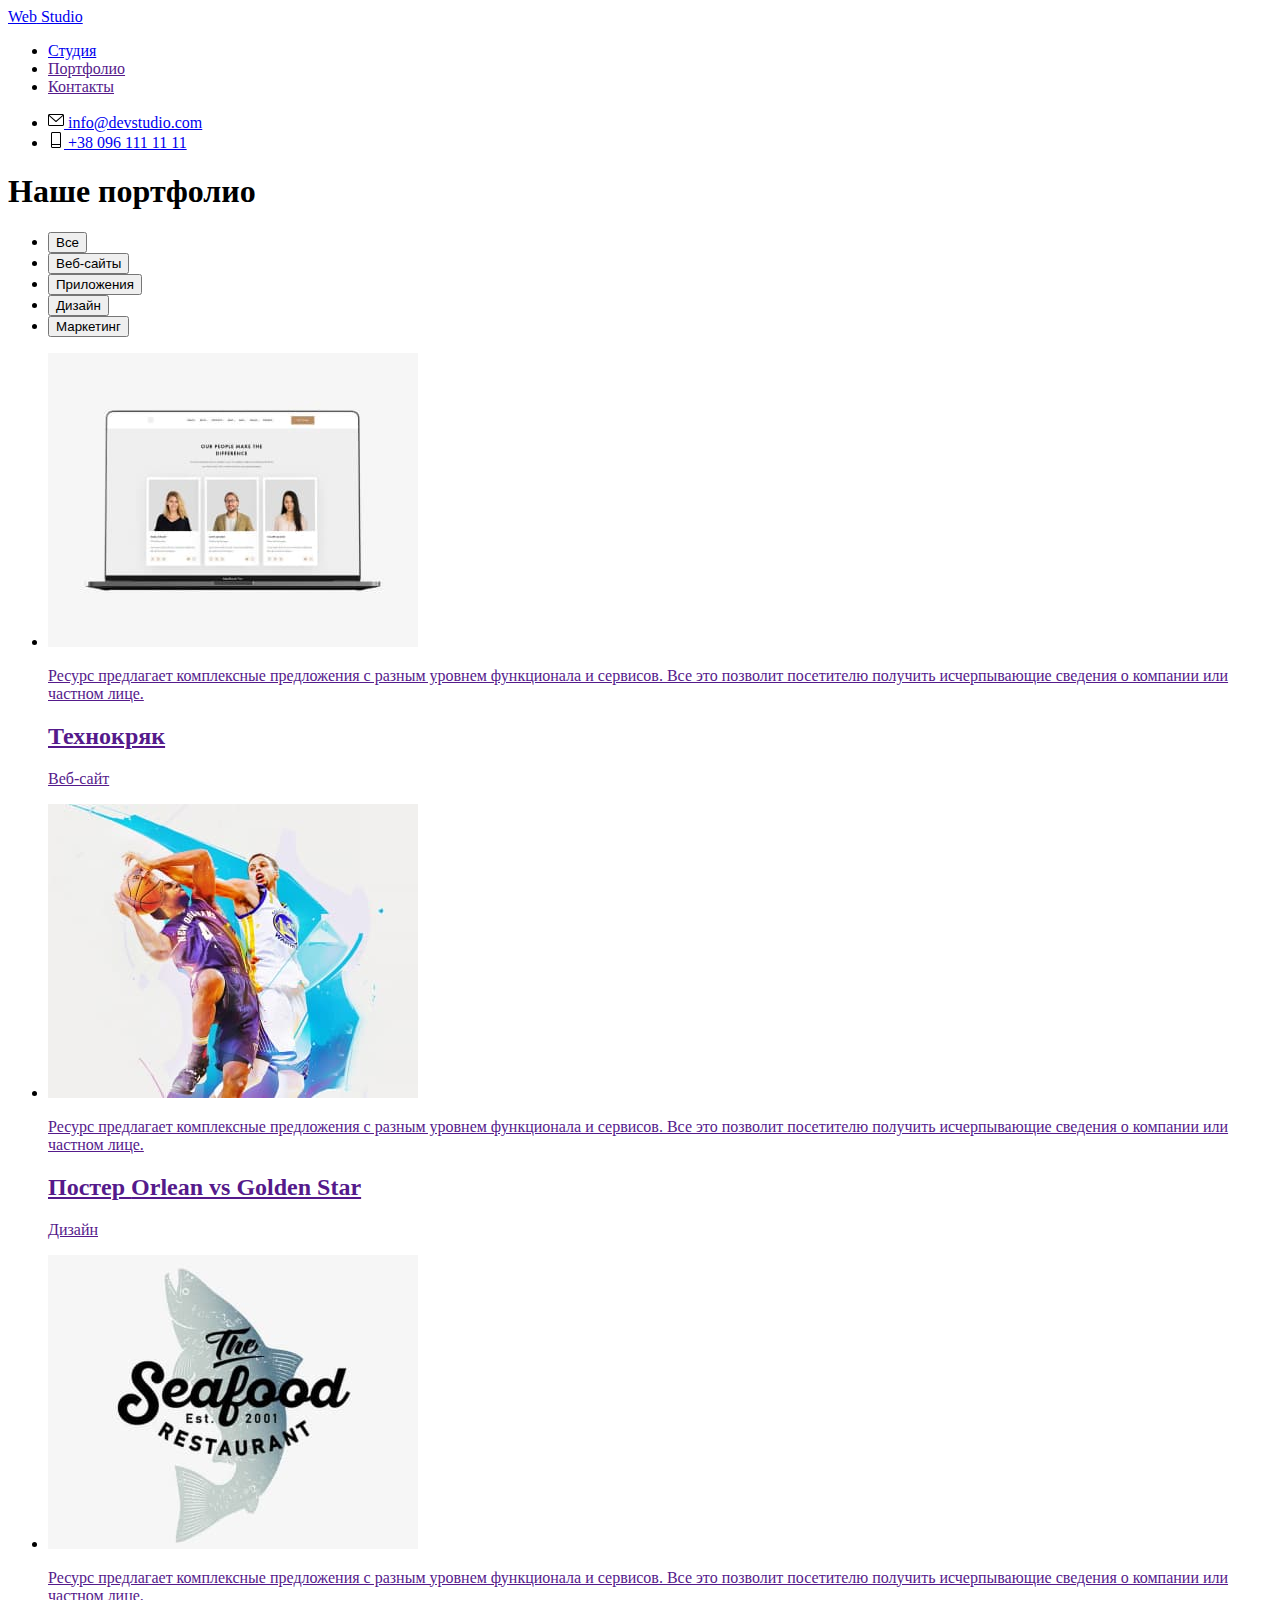
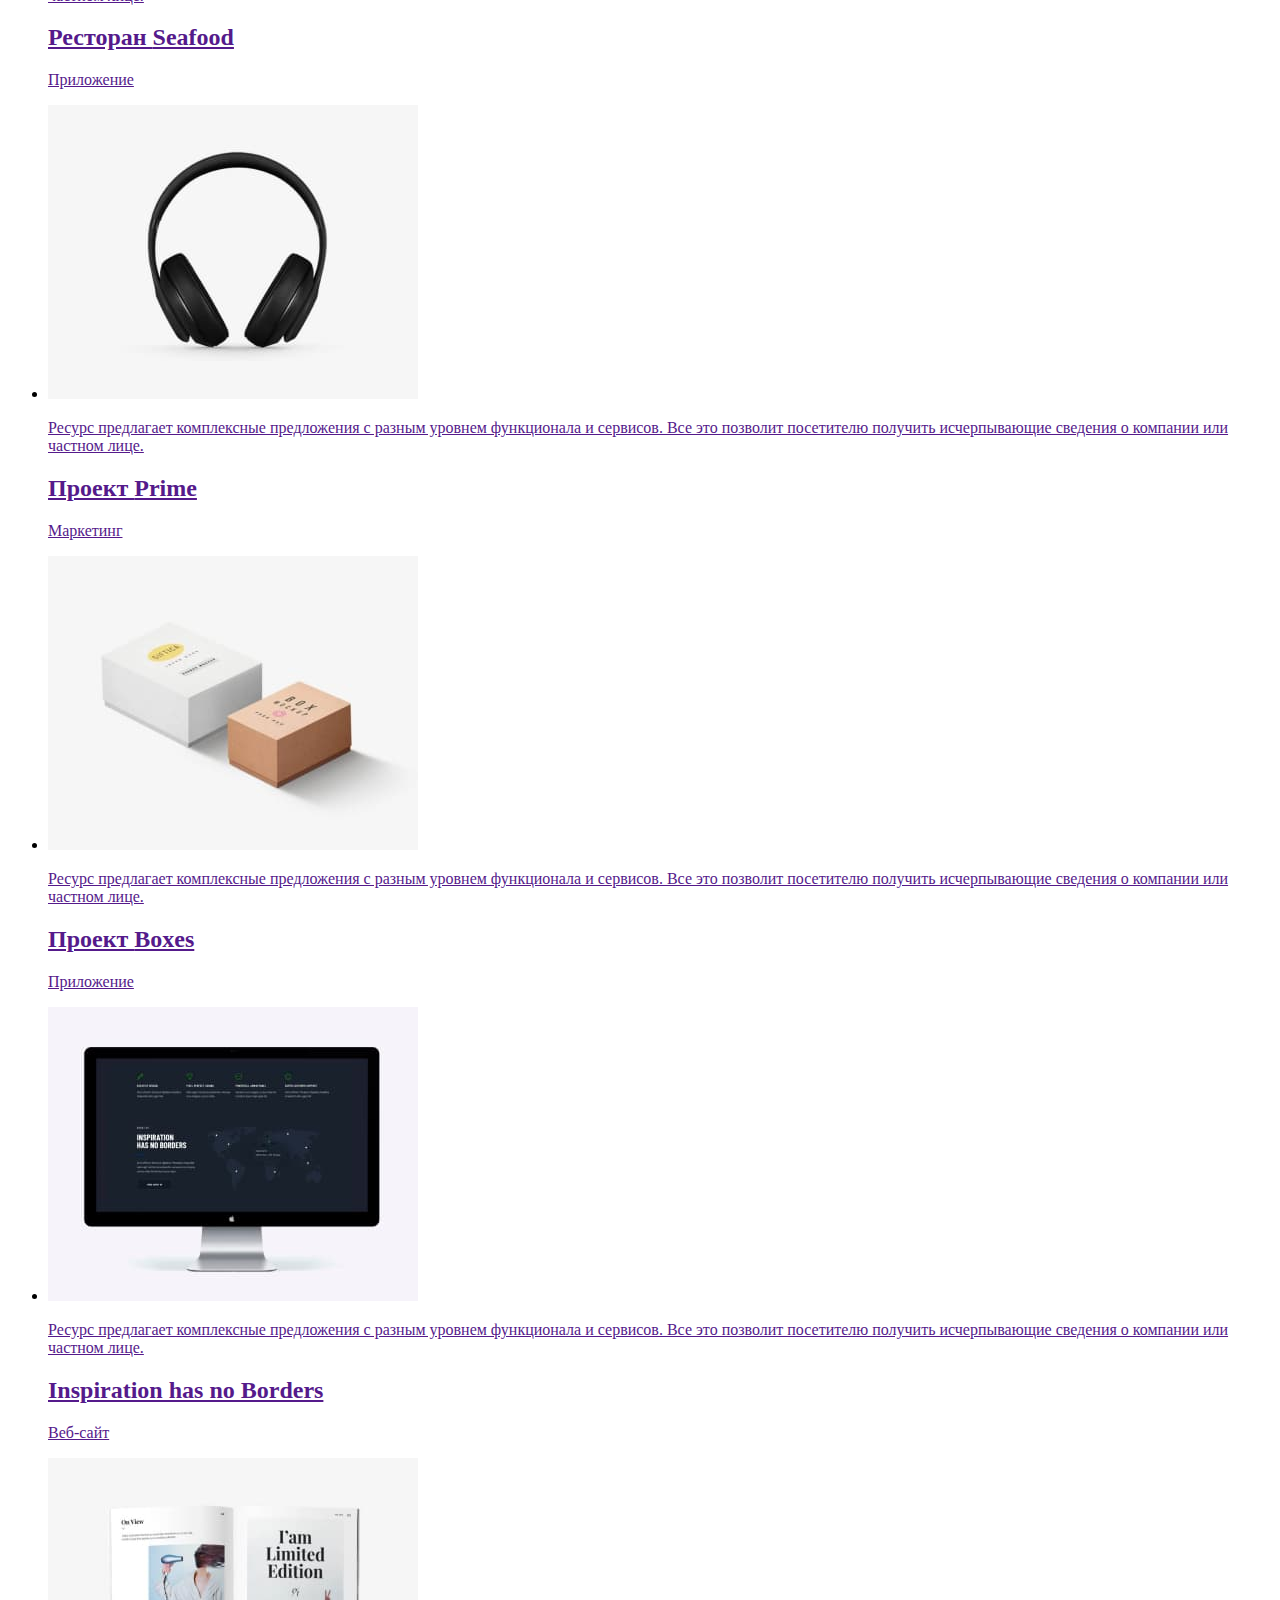
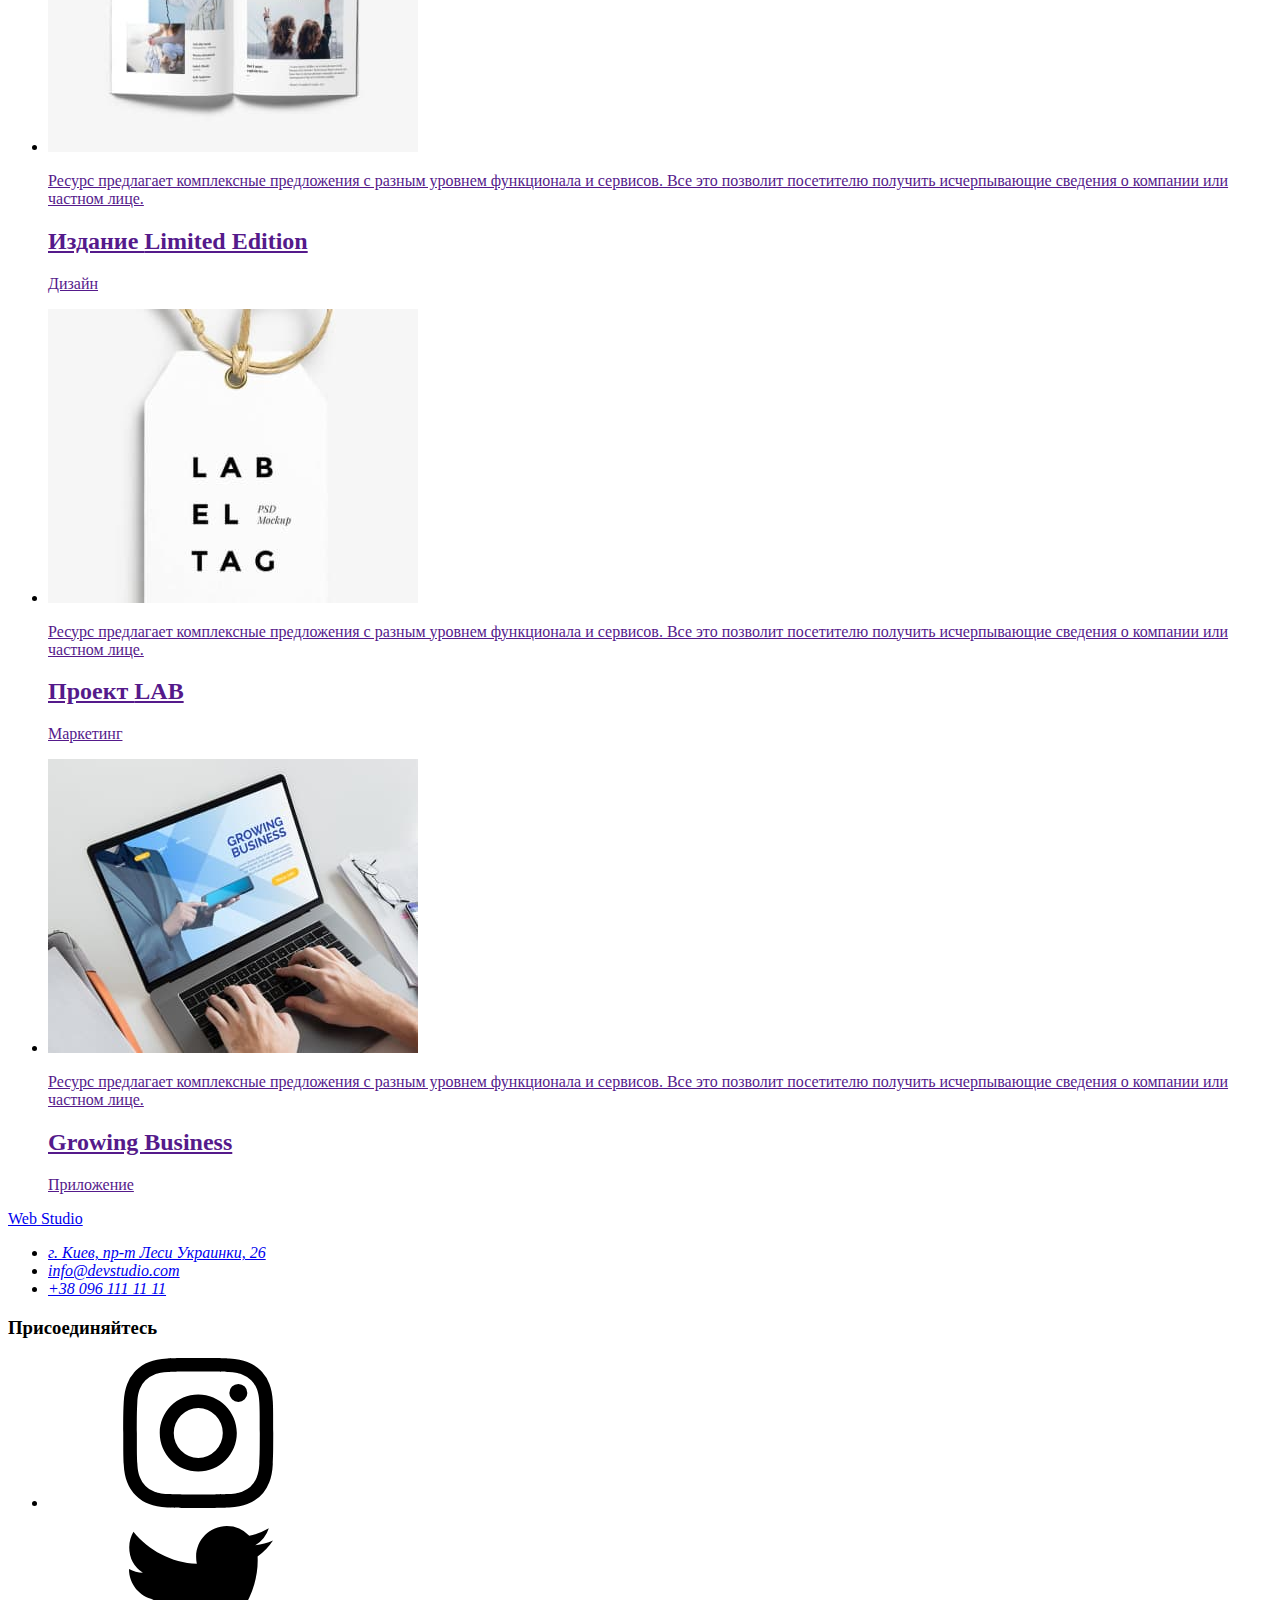
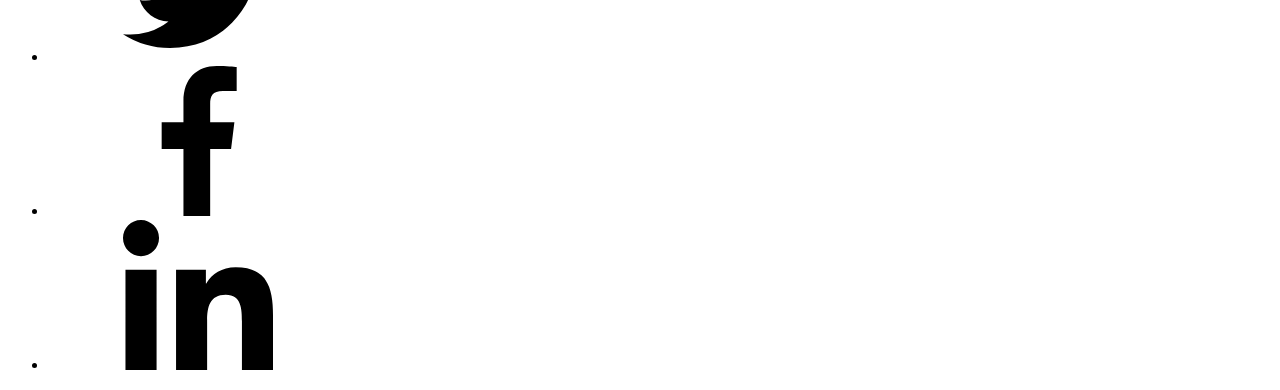
==== portfolio.html @ 8badcd29 "html" ====
<!DOCTYPE html>
<html lang="ru">
	<head>
		<meta charset="UTF-8" />
		<meta http-equiv="X-UA-Compatible" content="IE=edge" />
		<meta name="viewport" content="width=device-width, initial-scale=1.0" />
		<title>Портфолио</title>
		<link
			href="https://fonts.googleapis.com/css2?family=Raleway:wght@700&family=Roboto:wght@400;500;700;900&display=swap"
			rel="stylesheet"
		/>
		<link
			rel="stylesheet"
			href="https://cdnjs.cloudflare.com/ajax/libs/modern-normalize/1.1.0/modern-normalize.min.css"
			integrity="sha512-wpPYUAdjBVSE4KJnH1VR1HeZfpl1ub8YT/NKx4PuQ5NmX2tKuGu6U/JRp5y+Y8XG2tV+wKQpNHVUX03MfMFn9Q=="
			crossorigin="anonymous"
			referrerpolicy="no-referrer"
		/>
		<link rel="stylesheet" href="./css/styles.css" />
	</head>

	<body class="body">
		<header class="navigation">
			<div class="container main-nav">
				<a href="./index.html" class="logo">
					<span class="logo-web">Web</span>
					<span class="logo-studio">Studio</span>
				</a>
				<ul class="site-nav list">
					<li class="item"><a href="./index.html" class="link">Студия</a></li>
					<li class="item"><a href="" class="link current">Портфолио</a></li>
					<li class="item"><a href="" class="link">Контакты</a></li>
				</ul>
				<ul class="list auth-nav">
					<li class="item">
						<a href="mailto:info@devstudio.com" class="link auth-nav-link">
							<svg width="16px" height="16px" class="auth-nav-icon">
								<use href="./images/symbol-defs.svg#icon-envelope"></use>
							</svg>
							info@devstudio.com
						</a>
					</li>
					<li class="item">
						<a href="tel:+380961111111" class="link auth-nav-link">
							<svg width="16px" height="16px" class="auth-nav-icon">
								<use href="./images/symbol-defs.svg#icon-smartphone"></use>
							</svg>
							+38 096 111 11 11
						</a>
					</li>
				</ul>
			</div>
		</header>
		<main>
			<section class="section">
				<div class="container portfolio">
					<h1 class="visually-hidden">Наше портфолио</h1>
					<ul class="list nomenclature">
						<li class="nomenclature-item">
							<button type="button" class="button-portfolio">Все</button>
						</li>
						<li class="nomenclature-item">
							<button type="button" class="button-portfolio">Веб-сайты</button>
						</li>
						<li class="nomenclature-item">
							<button type="button" class="button-portfolio">Приложения</button>
						</li>
						<li class="nomenclature-item"><button type="button" class="button-portfolio">Дизайн</button></li>
						<li class="nomenclature-item">
							<button type="button" class="button-portfolio">Маркетинг</button>
						</li>
					</ul>

					<ul class="list catalogue">
						<li class="catalogue-item">
							<a href="" class="catalogue-link">
								<div class="catalogue-link-img">
									<img src="./images/websitetechnokryak.jpg" alt="Веб-сайт Технокряк" />
									<p class="catalogue-link-hover">
										Ресурс предлагает комплексные предложения с разным уровнем функционала и сервисов. Все это позволит
										посетителю получить исчерпывающие сведения о компании или частном лице.
									</p>
								</div>
								<div class="by-line">
									<h2 class="by-line-title">Технокряк</h2>
									<p class="by-line-text">Веб-сайт</p>
								</div>
							</a>
						</li>
						<li class="catalogue-item">
							<a href="" class="catalogue-link">
								<div class="catalogue-link-img">
									<img src="./images/designposter.jpg" alt="Дизайн постер Нью Орлеан" />
									<p class="catalogue-link-hover">
										Ресурс предлагает комплексные предложения с разным уровнем функционала и сервисов. Все это позволит
										посетителю получить исчерпывающие сведения о компании или частном лице.
									</p>
								</div>

								<div class="by-line">
									<h2 class="by-line-title">
										Постер
										<span lang="en">Orlean vs Golden Star</span>
									</h2>
									<p class="by-line-text">Дизайн</p>
								</div>
							</a>
						</li>
						<li class="catalogue-item">
							<a href="" class="catalogue-link">
								<div class="catalogue-link-img">
									<img src="./images/appseafood.jpg" alt="Приложение морской ресторан" />
									<p class="catalogue-link-hover">
										Ресурс предлагает комплексные предложения с разным уровнем функционала и сервисов. Все это позволит
										посетителю получить исчерпывающие сведения о компании или частном лице.
									</p>
								</div>
								<div class="by-line">
									<h2 class="by-line-title">
										Ресторан
										<span lang="en">Seafood</span>
									</h2>
									<p class="by-line-text">Приложение</p>
								</div>
							</a>
						</li>
						<li class="catalogue-item">
							<a href="" class="catalogue-link">
								<div class="catalogue-link-img">
									<img src="./images/marketingprime.jpg" alt="Маркетинг проект Прайм" />
									<p class="catalogue-link-hover">
										Ресурс предлагает комплексные предложения с разным уровнем функционала и сервисов. Все это позволит
										посетителю получить исчерпывающие сведения о компании или частном лице.
									</p>
								</div>
								<div class="by-line">
									<h2 class="by-line-title">
										Проект
										<span lang="en">Prime</span>
									</h2>
									<p class="by-line-text">Маркетинг</p>
								</div>
							</a>
						</li>
						<li class="catalogue-item">
							<a href="" class="catalogue-link">
								<div class="catalogue-link-img">
									<img src="./images/appboxes.jpg" alt="Приложение проект боксы" />
									<p class="catalogue-link-hover">
										Ресурс предлагает комплексные предложения с разным уровнем функционала и сервисов. Все это позволит
										посетителю получить исчерпывающие сведения о компании или частном лице.
									</p>
								</div>
								<div class="by-line">
									<h2 class="by-line-title">
										Проект
										<span lang="en">Boxes</span>
									</h2>
									<p class="by-line-text">Приложение</p>
								</div>
							</a>
						</li>
						<li class="catalogue-item">
							<a href="" class="catalogue-link">
								<div class="catalogue-link-img">
									<img src="./images/websiteinspiration.jpg" alt="Веб-сайт Вдохновение без границ" />
									<p class="catalogue-link-hover">
										Ресурс предлагает комплексные предложения с разным уровнем функционала и сервисов. Все это позволит
										посетителю получить исчерпывающие сведения о компании или частном лице.
									</p>
								</div>
								<div class="by-line">
									<h2 class="by-line-title">
										<span lang="en">Inspiration has no Borders</span>
									</h2>
									<p class="by-line-text">Веб-сайт</p>
								</div>
							</a>
						</li>
						<li class="catalogue-item">
							<a href="" class="catalogue-link">
								<div class="catalogue-link-img">
									<img src="./images/designlimited.jpg" alt="Дизайн ограниченное издание" />
									<p class="catalogue-link-hover">
										Ресурс предлагает комплексные предложения с разным уровнем функционала и сервисов. Все это позволит
										посетителю получить исчерпывающие сведения о компании или частном лице.
									</p>
								</div>
								<div class="by-line">
									<h2 class="by-line-title">
										Издание
										<span lang="en">Limited Edition</span>
									</h2>
									<p class="by-line-text">Дизайн</p>
								</div>
							</a>
						</li>
						<li class="catalogue-item">
							<a href="" class="catalogue-link">
								<div class="catalogue-link-img">
									<img src="./images/marketinglab.jpg" alt="Маркетинг проект ЛАБ" />
									<p class="catalogue-link-hover">
										Ресурс предлагает комплексные предложения с разным уровнем функционала и сервисов. Все это позволит
										посетителю получить исчерпывающие сведения о компании или частном лице.
									</p>
								</div>
								<div class="by-line">
									<h2 class="by-line-title">
										Проект
										<span lang="en">LAB</span>
									</h2>
									<p class="by-line-text">Маркетинг</p>
								</div>
							</a>
						</li>
						<li class="catalogue-item">
							<a href="" class="catalogue-link">
								<div class="catalogue-link-img">
									<img src="./images/appbusiness.jpg" alt=" Приложение для бизнеса" />
									<p class="catalogue-link-hover">
										Ресурс предлагает комплексные предложения с разным уровнем функционала и сервисов. Все это позволит
										посетителю получить исчерпывающие сведения о компании или частном лице.
									</p>
								</div>
								<div class="by-line">
									<h2 class="by-line-title">
										<span lang="en">Growing Business</span>
									</h2>
									<p class="by-line-text">Приложение</p>
								</div>
							</a>
						</li>
					</ul>
				</div>
			</section>
		</main>
		<footer class="footer">
			<div class="container footer-main">
				<div class="footer-address">
					<a href="./index.html" class="logo">
						<span class="footerlogo-web">Web</span>
						<span class="footerlogo-studio">Studio</span>
					</a>
					<address>
						<ul class="list address">
							<li class="address-item">
								<a
									class="address-item-address"
									href=" https://goo.gl/maps/1C48AsZsahUHrxCw9 "
									target="_blank"
									rel="noopener noreferrer"
								>
									г. Киев, пр-т Леси Украинки, 26
								</a>
							</li>
							<li class="address-item">
								<a class="address-item-link" href="mailto:info@devstudio.com">info@devstudio.com</a>
							</li>
							<li class="address-item">
								<a class="address-item-link" href="tel:+380961111111">+38 096 111 11 11</a>
							</li>
						</ul>
					</address>
				</div>
				<div class="footer-links">
					<h3 class="section-subtitle for-footer">Присоединяйтесь</h3>
					<ul class="list item-card-social-links for-footer">
						<li class="item-card-links">
							<a href="" class="item-card-links-bgr for-footer">
								<svg class="item-card-icon">
									<use href="./images/symbol-defs.svg#icon-instagram"></use>
								</svg>
							</a>
						</li>
						<li class="item-card-links">
							<a href="" class="item-card-links-bgr for-footer">
								<svg class="item-card-icon">
									<use href="./images/symbol-defs.svg#icon-twitter"></use>
								</svg>
							</a>
						</li>
						<li class="item-card-links">
							<a href="" class="item-card-links-bgr for-footer">
								<svg class="item-card-icon">
									<use href="./images/symbol-defs.svg#icon-facebook"></use>
								</svg>
							</a>
						</li>
						<li class="item-card-links">
							<a href="" class="item-card-links-bgr for-footer">
								<svg class="item-card-icon">
									<use href="./images/symbol-defs.svg#icon-linkedin"></use>
								</svg>
							</a>
						</li>
					</ul>
				</div>
			</div>
		</footer>
	</body>
</html>
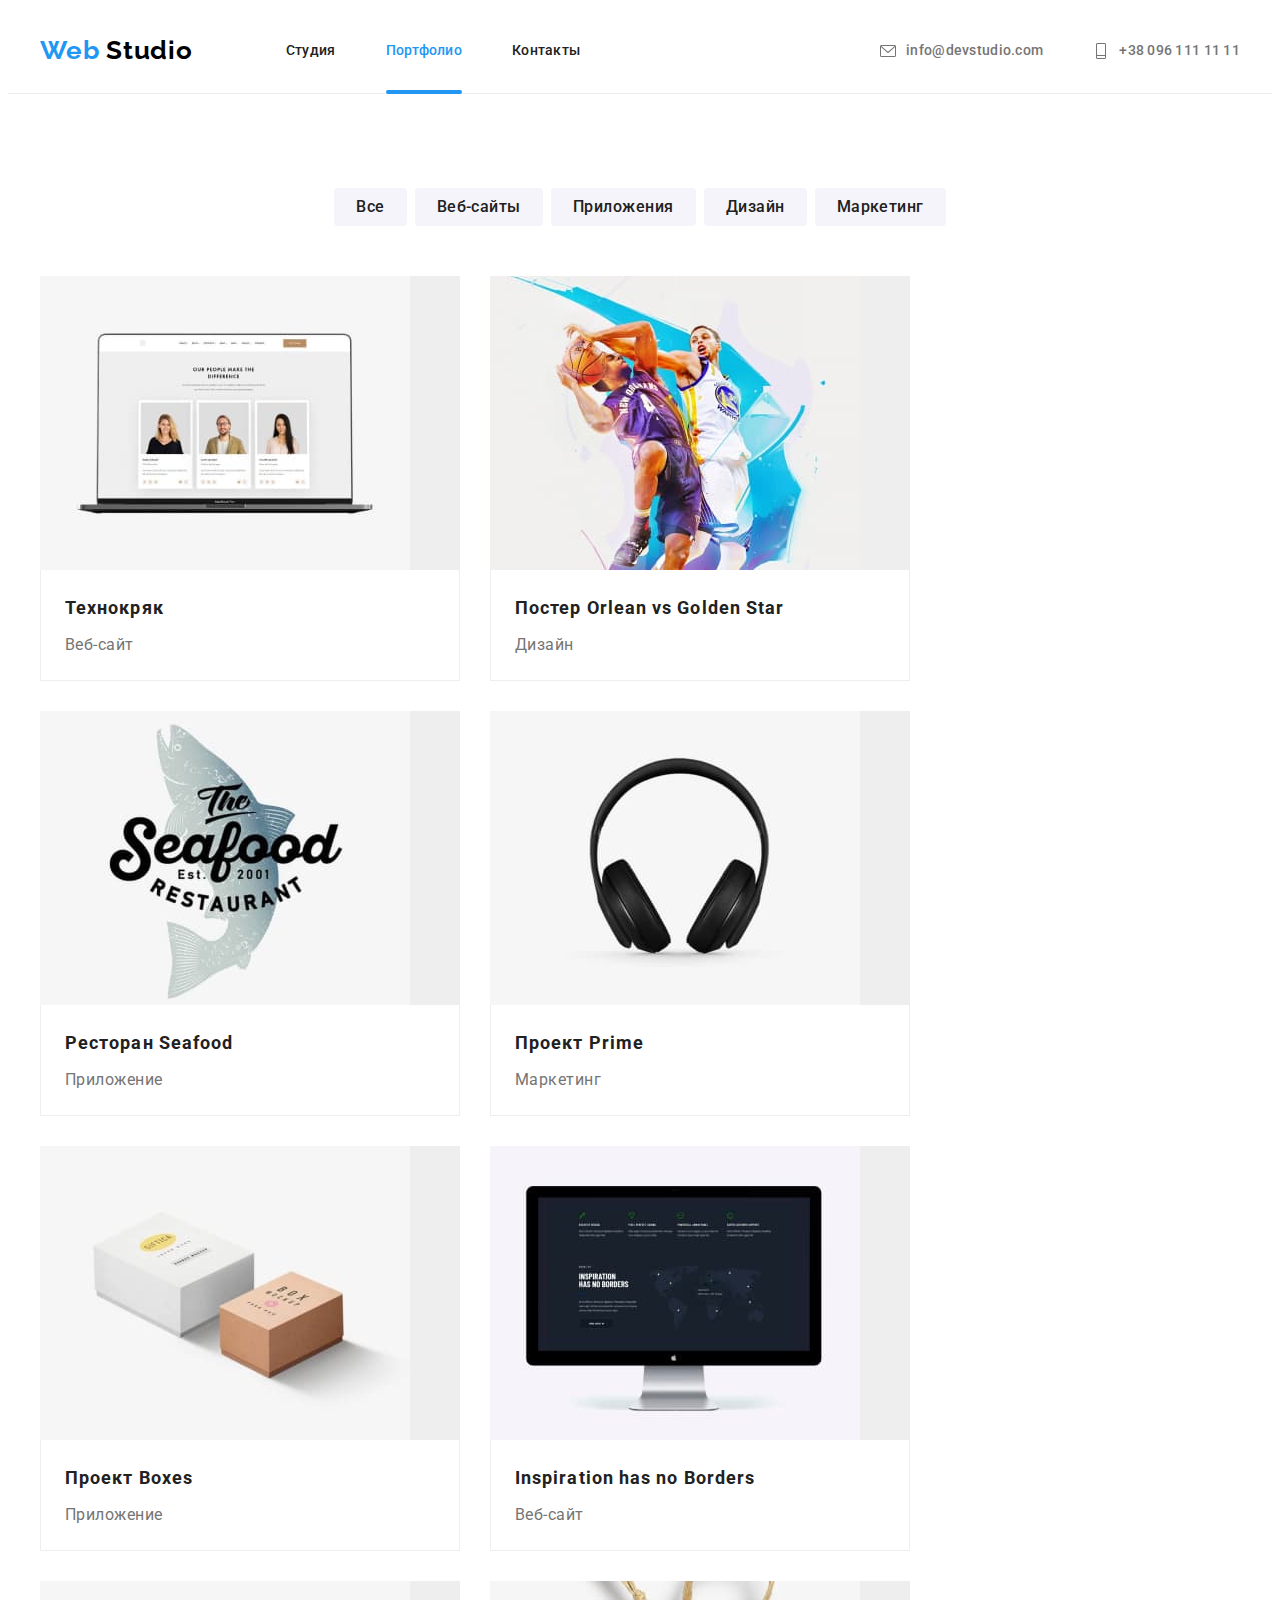
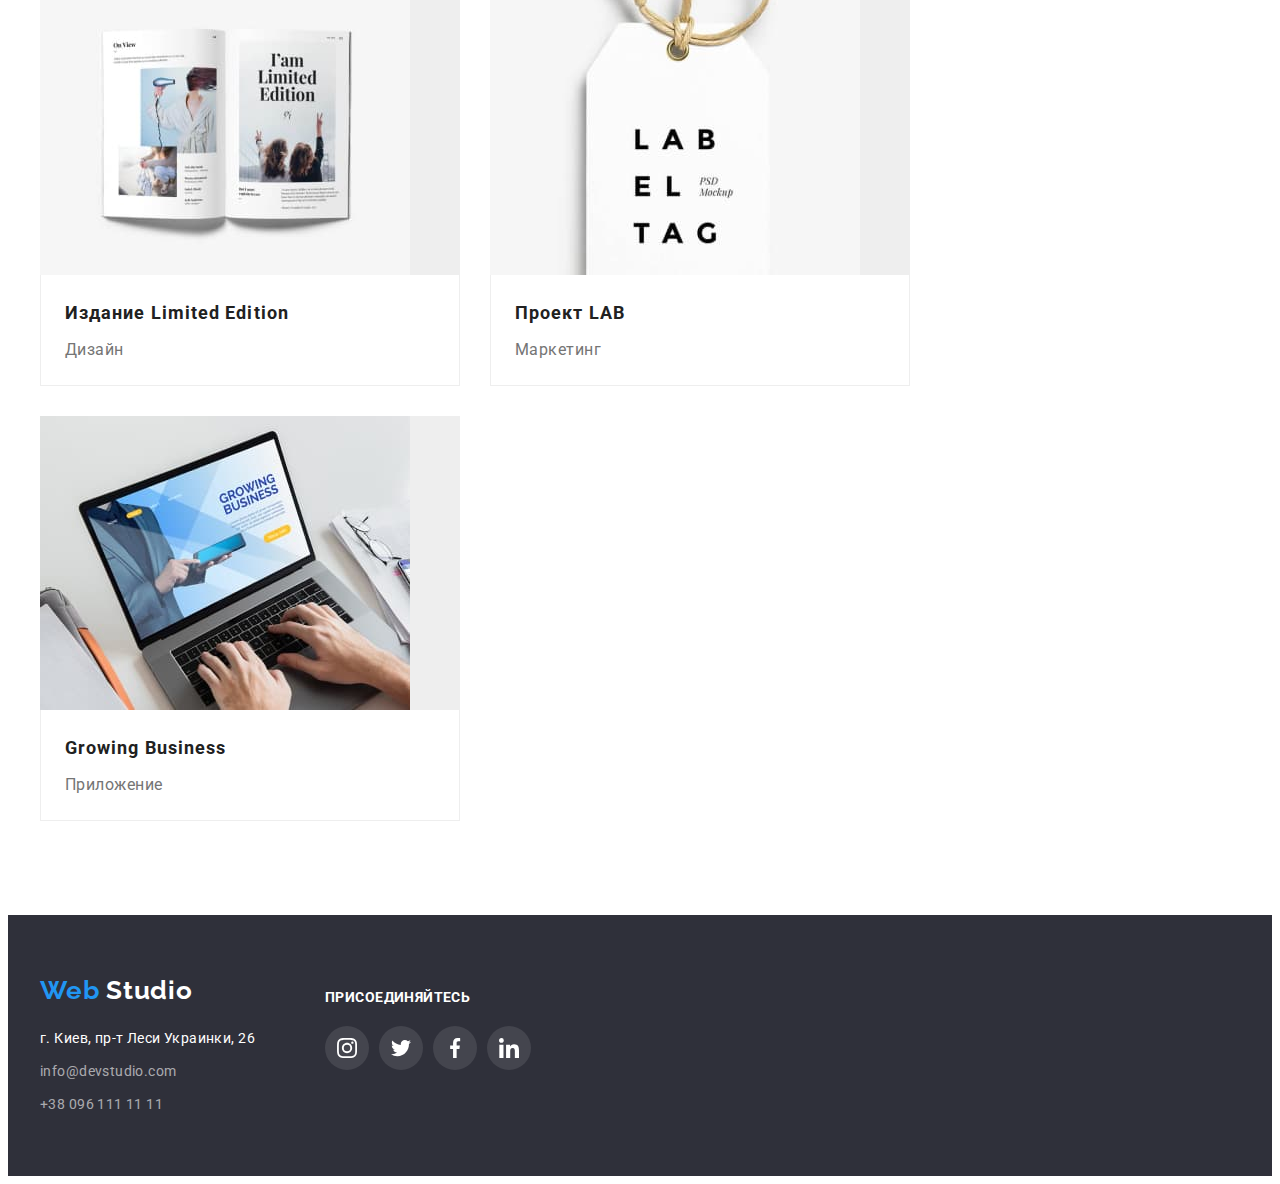
==== commit c1b1357d: "позиціонування і анімація" ====
--- a/portfolio.html
+++ b/portfolio.html
@@ -267,28 +267,28 @@
 					<ul class="list item-card-social-links for-footer">
 						<li class="item-card-links">
 							<a href="" class="item-card-links-bgr for-footer">
-								<svg class="item-card-icon">
+								<svg class="item-card-icon for-footer">
 									<use href="./images/symbol-defs.svg#icon-instagram"></use>
 								</svg>
 							</a>
 						</li>
 						<li class="item-card-links">
 							<a href="" class="item-card-links-bgr for-footer">
-								<svg class="item-card-icon">
+								<svg class="item-card-icon for-footer">
 									<use href="./images/symbol-defs.svg#icon-twitter"></use>
 								</svg>
 							</a>
 						</li>
 						<li class="item-card-links">
 							<a href="" class="item-card-links-bgr for-footer">
-								<svg class="item-card-icon">
+								<svg class="item-card-icon for-footer">
 									<use href="./images/symbol-defs.svg#icon-facebook"></use>
 								</svg>
 							</a>
 						</li>
 						<li class="item-card-links">
 							<a href="" class="item-card-links-bgr for-footer">
-								<svg class="item-card-icon">
+								<svg class="item-card-icon for-footer">
 									<use href="./images/symbol-defs.svg#icon-linkedin"></use>
 								</svg>
 							</a>
--- a/css/styles.css
+++ b/css/styles.css
@@ -0,0 +1,889 @@
+/* колір вторичного тексту #212121 */
+/* колір основного тексту #757575 */
+/* кольори лого #2196F3 #000000   */
+/* колір акценту #2196F3 */
+/* колір фону навігації, тексту героя, адреси г Киев, лого в футері #FFFFFF*/
+/* колір фону героя, футера #2F303A */
+/* колір фону чем ми занимается  #E5E5E5 */
+/* колір фону наша команда та кнопок на портфолио #F5F4FA */
+/* колір посилань в футері rgba(255, 255, 255, 0.6); */
+/* колір фону каталогу #EEEEEE */
+/* колір фону кнопки героя при ховері #188CE8 */
+/* колір лінії в хедері #ECECEC */
+/* колір напису соцмереж в картках нашої команди #AFB1B8 */
+
+:root {
+	--primary-text-color: #757575;
+	--title-text-color: #212121;
+	--accent: #2196f3;
+	--add-color-logo: #000000;
+	--add-color-text: #ffffff;
+	--add-color-link: rgba(255, 255, 255, 0.6);
+	--background-header-color: #ffffff;
+	--background-primary-color: #f5f5f5;
+	--background-secondary-color: #f5f4fa;
+	--background-hero-footer-color: #2f303a;
+	--background-catalogue-color: #eeeeee;
+	--add-color-headerline: #ececec;
+}
+
+.list {
+	list-style: none;
+	margin: 0;
+	padding: 0;
+}
+
+/*body*/
+.body {
+	color: var(--primary-text-color);
+	font-family: Roboto, sans-serif;
+}
+
+/* button */
+.button {
+	display: block;
+	margin-left: auto;
+	margin-right: auto;
+
+	color: var(--add-color-text);
+	background-color: var(--accent);
+	font-family: inherit;
+	font-weight: 700;
+	font-size: 16px;
+	line-height: 1.88;
+
+	align-items: center;
+	text-align: center;
+	letter-spacing: 0.06em;
+	text-decoration: none;
+	text-shadow: 0px 4px 4px rgba(0, 0, 0, 0.25);
+	border: none;
+	cursor: pointer;
+
+	border-radius: 4px;
+	box-shadow: 0px 4px 4px rgba(0, 0, 0, 0.15);
+	padding: 10px 32px;
+	min-width: 200px;
+
+	transition: background-color 1250ms cubic-bezier(0.4, 0, 0.2, 1);
+}
+
+.button:hover,
+.button:focus {
+	background-color: #188ce8;
+}
+
+.container {
+	margin-left: auto;
+	margin-right: auto;
+	width: 1200px;
+	padding-left: 15px;
+	padding-right: 15px;
+	/* outline: tomato solid 2px; */
+}
+
+.visually-hidden {
+	position: absolute;
+	width: 1px;
+	height: 1px;
+	margin: -1px;
+	border: 0;
+	padding: 0;
+
+	white-space: nowrap;
+	clip-path: inset(100%);
+	clip: rect(0 0 0 0);
+	overflow: hidden;
+}
+
+/*navigation */
+.navigation {
+	background-color: var(--background-header-color);
+	border: 1px solid var(--background-header-color);
+	border-bottom: 1px solid var(--add-color-headerline);
+}
+
+/* main-nav */
+.main-nav {
+	display: flex;
+	align-items: center;
+
+	font-weight: 500;
+	font-size: 14px;
+	line-height: 1.4;
+	letter-spacing: 0.02em;
+}
+
+.logo {
+	font-family: Raleway, sans-serif;
+	font-weight: 700;
+	font-size: 26px;
+	line-height: 1.19;
+	letter-spacing: 0.03em;
+	text-decoration: none;
+
+	margin-right: 93px;
+	/* outline: tomato solid 2px; */
+}
+
+.logo-web {
+	color: var(--accent);
+}
+
+.logo-studio {
+	color: var(--add-color-logo);
+}
+
+.site-nav {
+	display: flex;
+	gap: 50px;
+	position: relative;
+}
+
+.site-nav .item {
+	position: relative;
+}
+/* .site-nav .item:not(:last-child) {
+	margin-right: 50px;
+} */
+
+.site-nav .link {
+	display: block;
+
+	color: var(--title-text-color);
+	text-decoration: none;
+	padding-top: 32px;
+	padding-bottom: 32px;
+
+	transition-property: color;
+	transition-duration: 250ms;
+	transition-timing-function: cubic-bezier(0.4, 0, 0.2, 1);
+}
+
+.site-nav .link:hover,
+.site-nav .link:focus {
+	color: var(--accent);
+}
+
+.site-nav > .item > .link.current {
+	color: var(--accent);
+}
+
+.site-nav .link.current::after {
+	display: block;
+	position: absolute;
+	left: 0;
+	bottom: -1px;
+	content: "";
+	border-bottom: 4px var(--accent) solid;
+	min-width: 100%;
+	/* border-bottom: var(--accent); */
+	border-radius: 2px;
+	/* 	 */
+}
+
+/* auth-nav */
+
+.auth-nav {
+	display: flex;
+	margin-left: auto;
+}
+
+.auth-nav .item + .item {
+	margin-left: 50px;
+}
+
+.auth-nav-item {
+	display: flex;
+	align-items: center;
+}
+
+.auth-nav-item:hover .auth-nav-icon,
+.auth-nav-item:focus .auth-nav-icon {
+	fill: var(--accent);
+}
+
+.auth-nav-icon {
+	fill: var(--primary-text-color);
+	margin-right: 10px;
+}
+
+.auth-nav-link {
+	color: var(--primary-text-color);
+	text-decoration: none;
+	display: flex;
+	align-items: center;
+
+	transition: color 250ms cubic-bezier(0.4, 0, 0.2, 1);
+}
+
+.auth-nav-link:hover,
+.auth-nav-link:focus {
+	color: var(--accent);
+}
+
+.auth-nav-link:hover .auth-nav-icon,
+.auth-nav-link:focus .auth-nav-icon {
+	fill: var(--accent);
+}
+
+/* section */
+.section {
+	padding-top: 94px;
+	padding-bottom: 94px;
+}
+
+.section-title {
+	color: var(--title-text-color);
+	font-weight: 700;
+	font-size: 36px;
+	line-height: 1.17;
+	text-align: center;
+	letter-spacing: 0.03em;
+
+	margin-top: 0;
+	margin-bottom: 50px;
+	/* outline: tomato solid 2px; */
+}
+
+.section.no-padding {
+	padding-top: 0;
+	padding-bottom: 0;
+}
+
+/* -------------------------------------------------------hero------------------------------------- */
+.hero {
+	background-color: var(--background-hero-footer-color);
+	color: var(--add-color-text);
+	text-align: center;
+	align-items: center;
+
+	padding-top: 200px;
+	padding-bottom: 200px;
+}
+
+.hero-title {
+	font-weight: 900;
+	font-size: 44px;
+	line-height: 1.36;
+	letter-spacing: 0.06em;
+	text-transform: uppercase;
+	max-width: 696px;
+	margin-right: auto;
+	margin-left: auto;
+
+	/* outline: tomato solid 2px; */
+
+	margin-top: 0;
+	margin-bottom: 30px;
+}
+
+/* overlay */
+
+.overlay {
+	max-width: 1600px;
+	height: 600px;
+	margin-left: auto;
+	margin-right: auto;
+	background-color: #c4c4c4;
+	background-image: linear-gradient(to right, rgba(47, 48, 58, 0.4), rgba(47, 48, 58, 0.4)), url(../images/hero-img.jpg);
+	background-repeat: no-repeat;
+	background-position: center;
+	background-size: cover;
+}
+
+/* -------------------------------------------features *--------------------------------------/
+
+/* .features {
+	outline: tomato solid 2px;
+} */
+
+.features-list {
+	display: flex;
+	gap: 30px;
+}
+
+.section-subtitle {
+	color: var(--title-text-color);
+	font-weight: 700;
+	font-size: 14px;
+	line-height: 1.14;
+	letter-spacing: 0.03em;
+	text-transform: uppercase;
+
+	margin-bottom: 10px;
+	margin-top: 0;
+	padding-top: 30px;
+	/* outline: tomato solid 2px; */
+}
+
+.features-item-bgr {
+	display: flex;
+	justify-content: center;
+	align-items: center;
+	background-color: var(--background-secondary-color);
+	border-radius: 4px;
+	width: 270px;
+	height: 120px;
+}
+
+.features-item-text {
+	font-size: 14px;
+	line-height: 1.71;
+	letter-spacing: 0.03em;
+	margin-top: 0;
+	margin-bottom: 0;
+	/* outline: tomato solid 2px; */
+}
+.features-icon {
+	width: 70px;
+	height: 70px;
+}
+
+/* .features-list .item {
+	width: calc((100%-90px) / 4);
+	margin-right: 30px;
+}
+
+.features-list .item:nth-child(4n) {
+	margin-right: 0;
+} */
+
+/* .features-list .item::before {
+	display: block;
+	content: "";
+	height: 120px;
+	background-size: 70px 70px;
+	background-repeat: no-repeat;
+	background-position: center;
+	background-color: var(--background-secondary-color);
+
+	outline: tomato solid 2px;
+} */
+
+/*----------------------------------------------------works----------------------------------------------- */
+.works {
+	/* outline: tomato solid 2px; */
+	padding-top: 0;
+}
+
+.works-list {
+	display: flex;
+	gap: 30px;
+}
+
+.works-list img {
+	display: block;
+	width: 370px;
+	height: 294px;
+}
+
+/* .works-list > .item {
+	margin-right: 30px;
+}
+
+.works-list > .item:nth-child(3n) {
+	margin-right: 0;
+} */
+
+.works-list .item-img {
+	position: relative;
+}
+
+.works-list .item-img::before {
+	display: block;
+	position: absolute;
+	content: "";
+	bottom: 0;
+	left: 0;
+	height: 70px;
+	width: 100%;
+	background-color: rgba(47, 48, 58, 0.8);
+}
+.works-list .item-img-text {
+	display: flex;
+	position: absolute;
+	bottom: 0;
+	left: 0;
+
+	height: 70px;
+	width: 100%;
+	justify-content: center;
+	align-items: center;
+	margin: 0;
+	padding: 0;
+	color: var(--add-color-text);
+}
+
+/*------------------------------------------our team------------------------------------- */
+.our-team {
+	background-color: var(--background-secondary-color);
+	/* outline: tomato solid 2px; */
+}
+
+.team-list {
+	display: flex;
+	gap: 30px;
+}
+
+.item-card {
+	padding: 30px 32px;
+}
+
+.item-card-links {
+	display: flex;
+	justify-content: space-between;
+	cursor: pointer;
+}
+
+.item-card-icon {
+	fill: #afb1b8;
+	width: 20px;
+	height: 20px;
+
+	transition-property: fill;
+	transition-duration: 250ms;
+	transition-timing-function: cubic-bezier(0.4, 0, 0.2, 1);
+}
+
+.item-card-links-bgr:hover .item-card-icon,
+.item-card-links-bgr:focus .item-card-icon {
+	fill: var(--add-color-text);
+}
+
+.item-card-links-bgr {
+	display: flex;
+	justify-content: center;
+	align-items: center;
+	background-color: var(--background-header-color);
+	/* background-color: tomato; */
+	border-radius: 50%;
+	height: 44px;
+	width: 44px;
+
+	transition-property: var(--background-header-color);
+	transition-duration: 250ms;
+	transition-timing-function: cubic-bezier(0.4, 0, 0.2, 1);
+}
+
+.item-card-links-bgr:hover,
+.item-card-links-bgr:focus {
+	background-color: var(--accent);
+}
+
+.item-card-social-links {
+	display: flex;
+	justify-content: space-between;
+}
+
+.item-card-title {
+	color: var(--title-text-color);
+	font-weight: 500;
+	font-size: 16px;
+	line-height: 1.19;
+	text-align: center;
+	letter-spacing: 0.03em;
+
+	margin-top: 0;
+	margin-bottom: 10px;
+	/* outline: tomato solid 2px; */
+}
+
+.item-card-text {
+	font-size: 16px;
+	line-height: 1.19;
+	text-align: center;
+	letter-spacing: 0.03em;
+
+	margin-top: 0;
+	margin-bottom: 16px;
+	/* padding-bottom: 30px; */
+	/* outline: tomato solid 2px; */
+}
+
+.team-item {
+	background-color: var(--background-header-color);
+	/* margin-right: 30px; */
+
+	box-shadow: 0px 1px 3px rgba(0, 0, 0, 0.12), 0px 1px 1px rgba(0, 0, 0, 0.14), 0px 2px 1px rgba(0, 0, 0, 0.2);
+	border-radius: 0px 0px 4px 4px;
+}
+
+/* .team-item:nth-child(4n) {
+	margin-right: 0;
+} */
+
+.team-item img {
+	display: block;
+	width: 270px;
+	height: 260px;
+	/* outline: tomato solid 2px; */
+}
+
+/* --------------------------------------------Постоянные клиенты------------------------------- */
+
+.clients-icon {
+	fill: #afb1b8;
+	height: 60px;
+	transition-property: fill;
+	transition-duration: 250ms;
+	transition-timing-function: cubic-bezier(0.4, 0, 0.2, 1);
+}
+
+.clients-link {
+	display: flex;
+	justify-content: center;
+	align-items: center;
+
+	width: 170px;
+	height: 92px;
+	border: 1px solid #afb1b8;
+	border-radius: 4px;
+
+	cursor: pointer;
+}
+
+.clients-list {
+	display: flex;
+	gap: 30px;
+}
+
+.clients-link:hover .clients-icon,
+.clients-link:focus .clients-icon {
+	fill: var(--accent);
+}
+
+/* .clients-item:not(:last-child) {
+	margin-right: 30px;
+} */
+
+/*-------------------------------------------------footer------------------------------------------- */
+
+.footer {
+	background-color: var(--background-hero-footer-color);
+	padding-top: 60px;
+	padding-bottom: 59px;
+}
+
+.address-item-address {
+	color: var(--add-color-text);
+	font-style: normal;
+	font-size: 14px;
+	line-height: 1.71;
+	letter-spacing: 0.03em;
+	text-decoration: none;
+
+	transition: color 250ms cubic-bezier(0.4, 0, 0.2, 1);
+}
+
+.address-item-address:hover,
+.address-item-address:focus {
+	color: var(--accent);
+}
+
+.address-item-link {
+	color: var(--add-color-link);
+	font-style: normal;
+	font-size: 14px;
+	line-height: 1.71;
+	letter-spacing: 0.03em;
+	text-decoration: none;
+
+	transition: color 250ms cubic-bezier(0.4, 0, 0.2, 1);
+}
+
+.address {
+	margin-top: 21px;
+	display: flex;
+	flex-direction: column;
+	gap: 9px;
+	margin-right: 70px;
+}
+
+/* альтернативный вариант отступов в адресе
+
+.address-item:not(:last-child) {
+	margin-bottom: 9px;
+} */
+
+.address-item-link:hover,
+.address-item-link:focus {
+	color: var(--accent);
+}
+
+.footerlogo-web {
+	color: var(--accent);
+}
+
+.footerlogo-studio {
+	color: var(--add-color-text);
+}
+
+.footer-main {
+	display: flex;
+}
+
+.section-subtitle.for-footer {
+	color: var(--add-color-text);
+	margin-bottom: 20px;
+	padding-top: 0;
+	padding-top: 15px;
+	margin-bottom: 20px;
+}
+
+.item-card-social-links.for-footer {
+	gap: 10px;
+}
+
+.item-card-links-bgr.for-footer {
+	background-color: rgba(255, 255, 255, 0.1);
+
+	transition: background-color 250ms cubic-bezier(0.4, 0, 0.2, 1);
+}
+
+.item-card-links-bgr.for-footer:hover,
+.item-card-links-bgr.for-footer:focus {
+	background-color: var(--accent);
+}
+
+.item-card-icon.for-footer {
+	fill: var(--add-color-text);
+}
+
+/* .footer-links {
+	margin-left: 70px;
+} */
+
+/* ----------------------------------------------модальное окно---------------------------------- */
+
+.backdrop {
+	position: fixed;
+	top: 0;
+	left: 0;
+	width: 100%;
+	height: 100%;
+	background-color: rgba(0, 0, 0, 0.2);
+
+	opacity: 1;
+	transition: opacity 250ms cubic-bezier(0.4, 0, 0.2, 1);
+}
+
+.backdrop.is-hidden {
+	opacity: 0;
+	pointer-events: none;
+}
+
+.modal {
+	position: absolute;
+	top: 50%;
+	left: 50%;
+	transform: translate(-50%, -50%);
+
+	min-width: 528px;
+	min-height: 581px;
+	background-color: var(--background-header-color);
+}
+
+.modal-close {
+	display: flex;
+	justify-content: center;
+	align-items: center;
+	width: 30px;
+	height: 30px;
+	border: 1px solid rgba(0, 0, 0, 0.1);
+	border-radius: 50%;
+	background-color: var(--background-header-color);
+
+	transition: border 1250ms cubic-bezier(0.4, 0, 0.2, 1);
+}
+
+.modal-button {
+	background-color: var(--background-header-color);
+	position: absolute;
+	top: 0;
+	right: 0;
+	border: none;
+}
+
+.modal-close-icon {
+	width: 11px;
+	height: 11px;
+	fill: #000000;
+
+	transition: fill 1250ms cubic-bezier(0.4, 0, 0.2, 1);
+}
+
+.modal-button:hover .modal-close,
+.modal-button:focus .modal-close {
+	border: 1px solid var(--accent);
+}
+
+.modal-button:hover .modal-close-icon,
+.modal-button:focus .modal-close-icon {
+	fill: var(--accent);
+}
+
+/*------------------------------------------------portfolio--------------------------------------*/
+
+.button-portfolio {
+	color: var(--title-text-color);
+	background-color: var(--background-secondary-color);
+	font-family: inherit;
+	font-weight: 500;
+	font-size: 16px;
+	line-height: 1.63;
+	text-align: center;
+	letter-spacing: 0.03em;
+
+	cursor: pointer;
+	border-radius: 4px;
+	padding: 6px 22px;
+	border: none;
+
+	transition-property: color;
+	transition-property: var(--background-secondary-color);
+	transition-property: 0px 3px 1px rgba(0, 0, 0, 0.1), 0px 1px 2px rgba(0, 0, 0, 0.08), 0px 2px 2px rgba(0, 0, 0, 0.12);
+	transition-duration: 250ms;
+	transition-timing-function: cubic-bezier(0.4, 0, 0.2, 1);
+}
+
+.button-portfolio:hover,
+.button-portfolio:focus {
+	color: var(--add-color-text);
+	background-color: var(--accent);
+	box-shadow: 0px 3px 1px rgba(0, 0, 0, 0.1), 0px 1px 2px rgba(0, 0, 0, 0.08), 0px 2px 2px rgba(0, 0, 0, 0.12);
+}
+
+.nomenclature {
+	margin-bottom: 50px;
+	display: flex;
+	justify-content: center;
+	gap: 8px;
+}
+
+/* .nomenclature-item:not(:last-child) {
+	margin-right: 8px;
+} */
+
+.catalogue {
+	display: flex;
+	flex-wrap: wrap;
+	gap: 30px;
+}
+.catalogue-link {
+	text-decoration: none;
+}
+
+.by-line-title {
+	color: var(--title-text-color);
+	font-weight: 700;
+	font-size: 18px;
+	line-height: 2;
+	letter-spacing: 0.06em;
+
+	margin-top: 0;
+	margin-bottom: 4px;
+}
+
+.by-line-text {
+	font-size: 16px;
+	line-height: 1.88;
+	letter-spacing: 0.03em;
+	margin-top: 0;
+	margin-bottom: 0;
+	color: var(--primary-text-color);
+}
+
+.catalogue-item {
+	background-color: var(--background-catalogue-color);
+	/* альтернатива 2 для размещения catalogue-item */
+	/* margin-right: 30px;
+	margin-bottom: 30px; */
+	line-height: 1px;
+	cursor: pointer;
+
+	/* width: calc((100%-60px) / 3); */
+
+	transition: box-shadow 250ms cubic-bezier(0.4, 0, 0.2, 1);
+}
+
+.catalogue-item:hover,
+.catalogue-item:focus {
+	box-shadow: 0px 1px 1px rgba(0, 0, 0, 0.12), 0px 4px 4px rgba(0, 0, 0, 0.06), 1px 4px 6px rgba(0, 0, 0, 0.16);
+}
+
+/* альтернатива 2 для размещения catalogue-item */
+/* .catalogue-item:nth-child(3n) {
+	margin-right: 0;
+}
+
+.catalogue-item:nth-last-child(-n + 3) {
+	margin-bottom: 0;
+} */
+
+/* альтернатива 3 для размещения catalogue-item */
+
+/* .catalogue-item:not(:nth-child(3n)) {
+  margin-right: 30px;
+}
+.catalogue-item:not(:nth-last-child(-n + 3)) {
+  margin-bottom: 30px;
+} */
+
+.catalogue-item img {
+	width: 370px;
+	height: 294px;
+}
+
+.by-line {
+	width: 370px;
+	padding-left: 24px;
+	padding-right: 24px;
+	padding-top: 20px;
+	padding-bottom: 20px;
+	background-color: var(--background-header-color);
+	border: 1px solid var(--background-catalogue-color);
+	/* border: 1px solid tomato; */
+	border-top: none;
+}
+
+.catalogue-product {
+	color: var(--primary-text-color);
+	font-size: 16px;
+	line-height: 1.88;
+	letter-spacing: 0.03em;
+
+	margin-top: 0;
+	margin-bottom: 0;
+	padding-bottom: 20px;
+}
+
+.catalogue-link-img {
+	position: relative;
+	overflow: hidden;
+	display: block;
+	overflow: hidden;
+}
+
+.catalogue-link-hover {
+	display: block;
+	position: absolute;
+	top: 0;
+	left: 0;
+	padding: 63px 24px;
+	font-size: 18px;
+	line-height: 1.56;
+	letter-spacing: 0.03em;
+	color: var(--add-color-text);
+	height: 101%;
+	background-color: var(--accent);
+	margin: 0;
+
+	transform: translateY(100%);
+	transition: transform 250ms cubic-bezier(0.4, 0, 0.2, 1);
+}
+
+.catalogue-link:hover .catalogue-link-hover,
+.catalogue-link:focus .catalogue-link-hover {
+	transform: translateY(0);
+}
